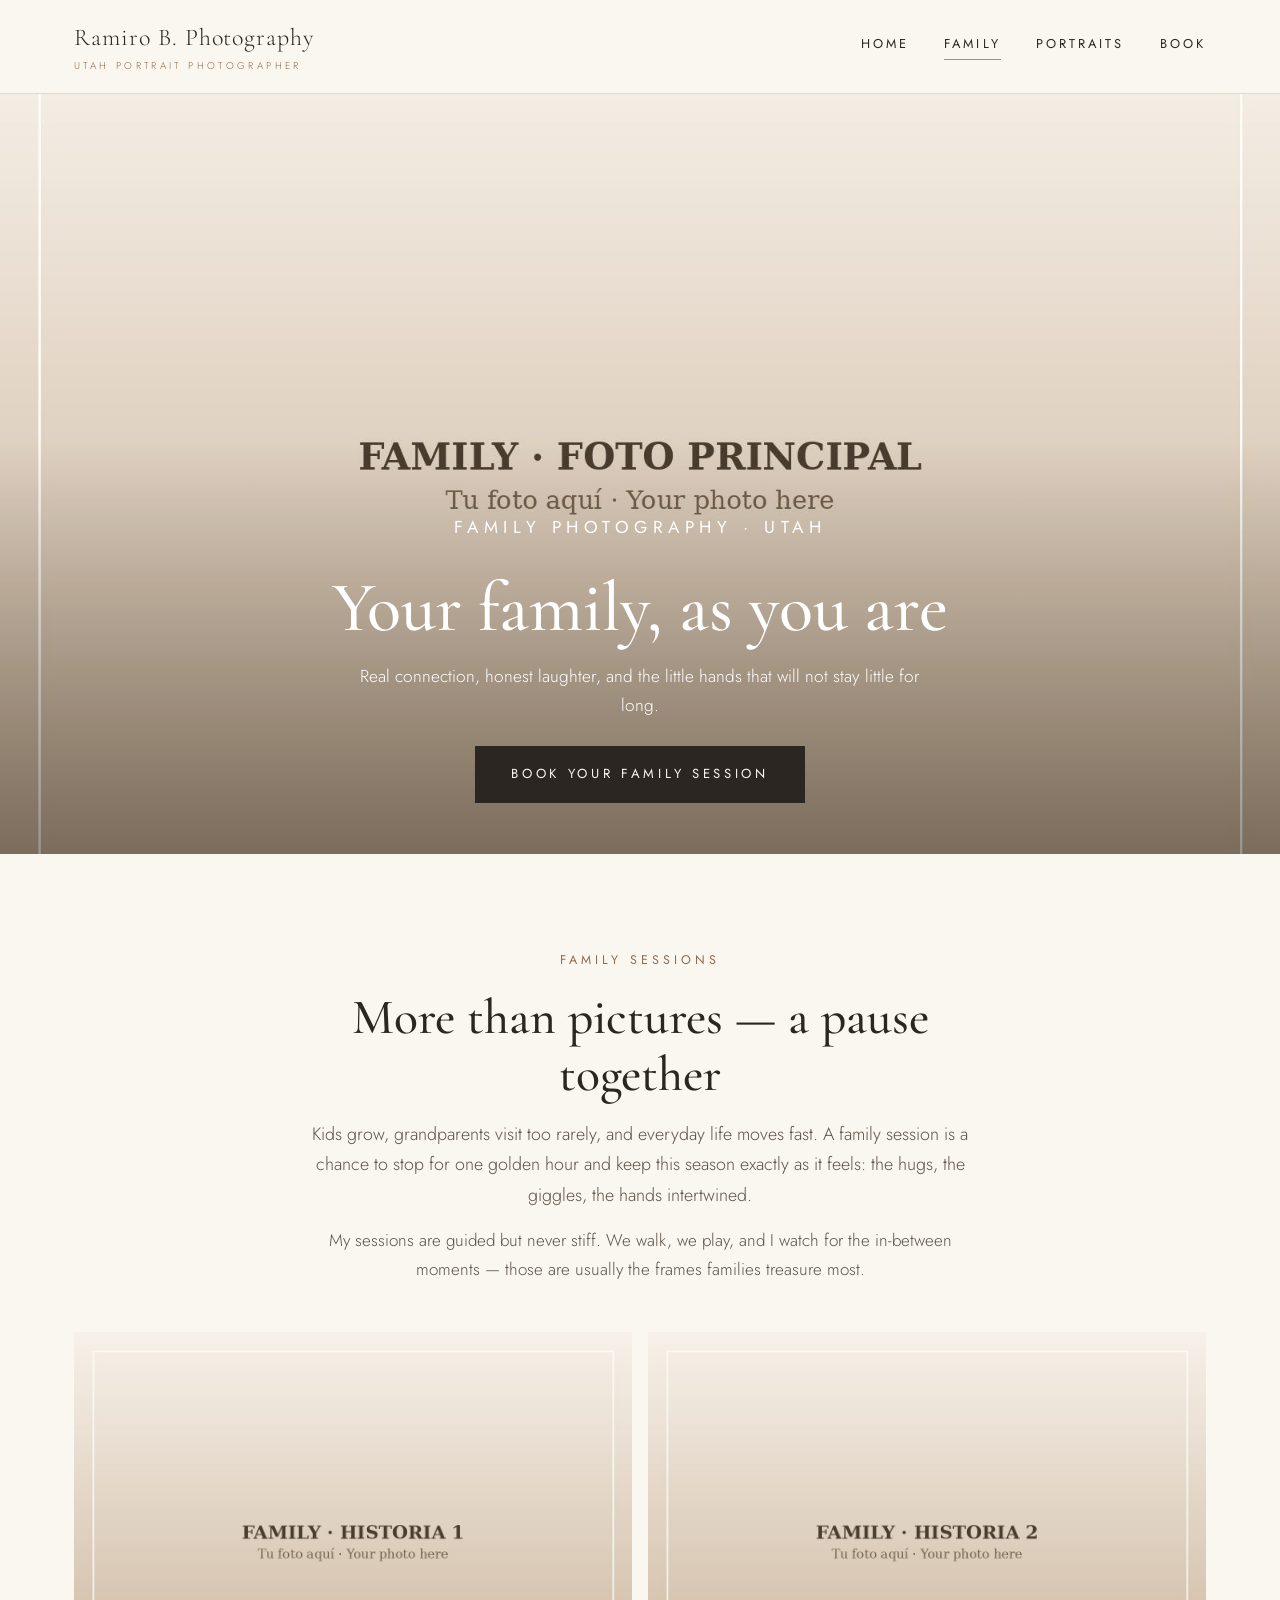
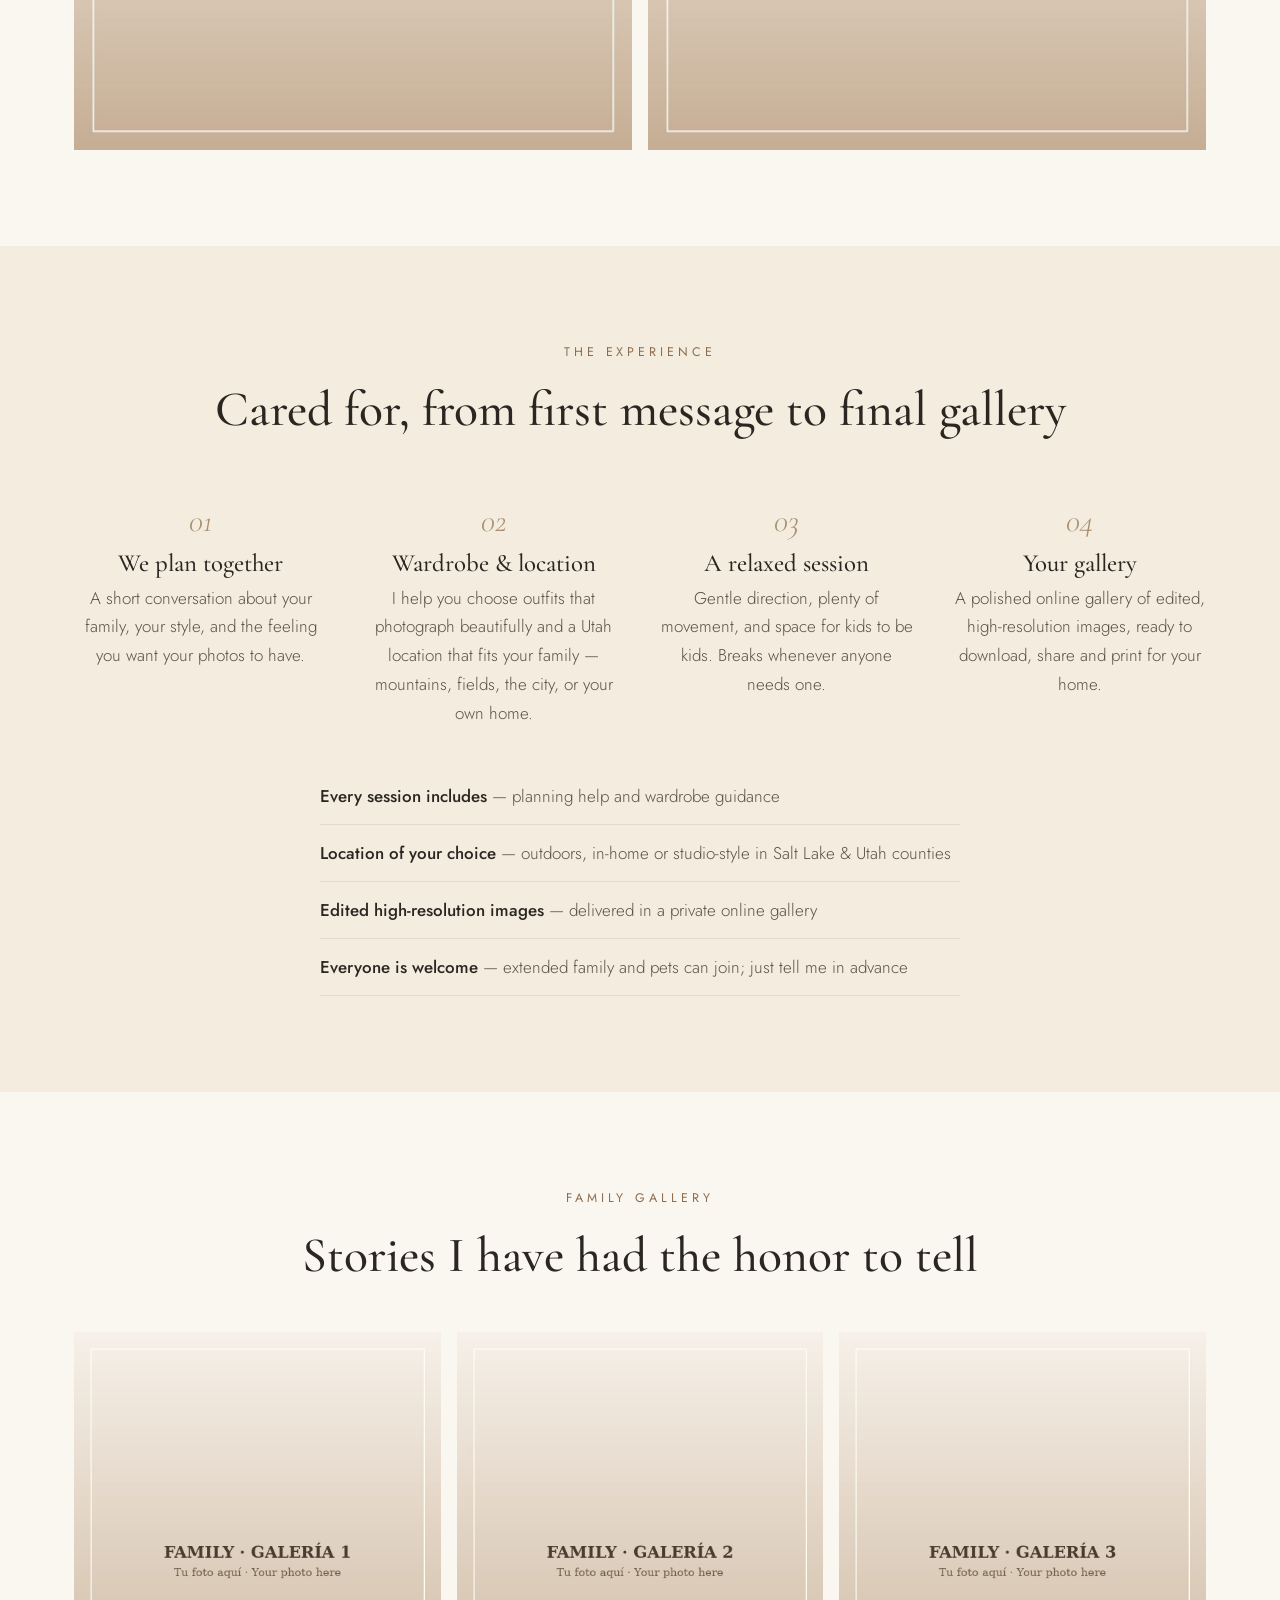
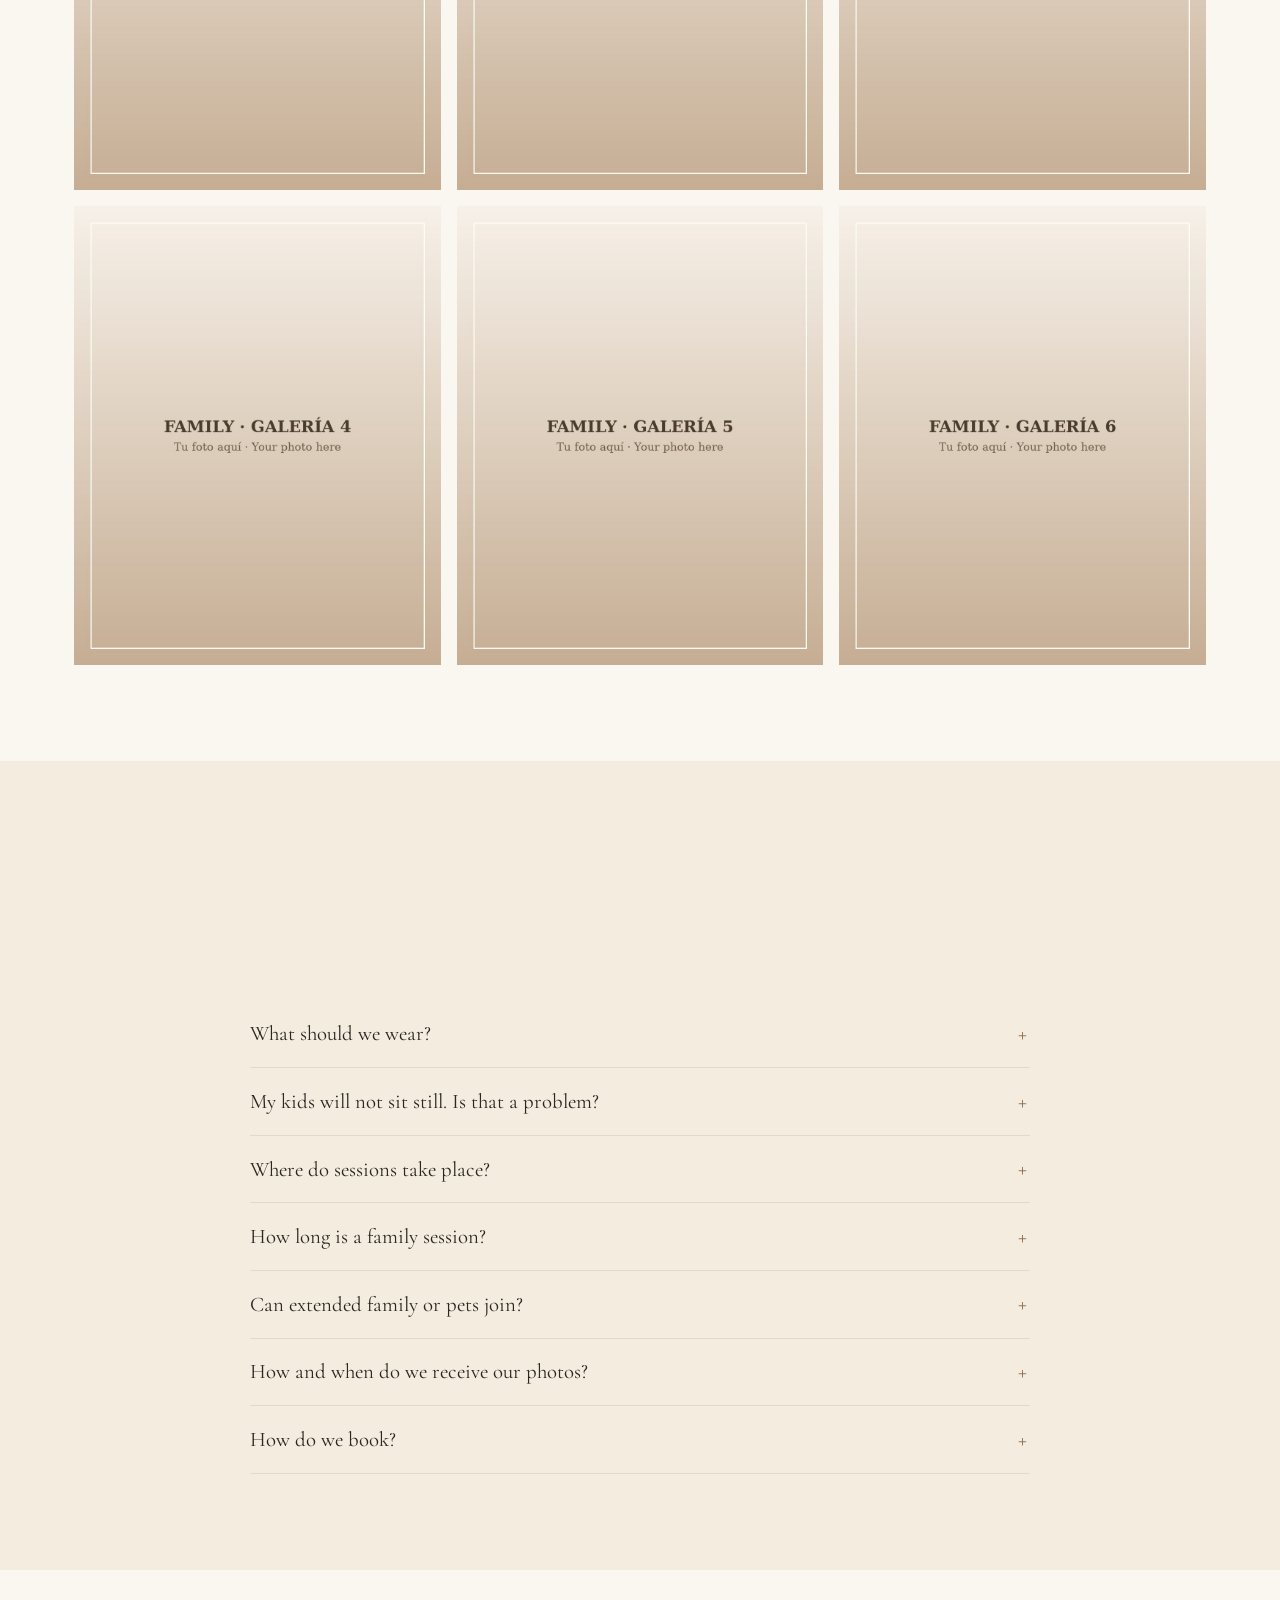
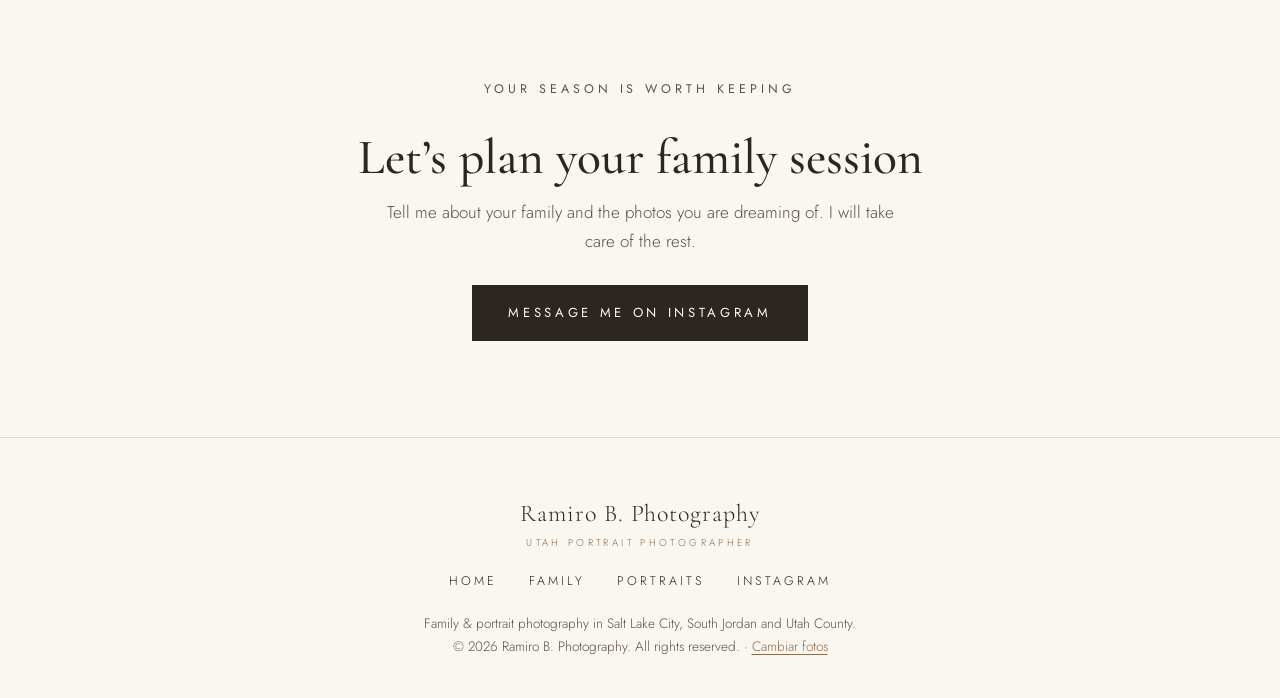
==== family.html @ 7ffb39a0 "Rediseño completo: Home, Family y Portraits estilo editorial + fotos por slots editables sin código" ====
<!DOCTYPE html>
<html lang="en">
<head>
  <meta charset="UTF-8">
  <meta name="viewport" content="width=device-width, initial-scale=1.0">
  <title>Family Photographer in Salt Lake City, Utah | Ramiro B. Photography</title>
  <meta name="description" content="Relaxed, warm family photography in Salt Lake City, South Jordan and Utah County. Natural, connection-first family sessions with Ramiro B. Photography.">
  <link rel="preconnect" href="https://fonts.googleapis.com">
  <link rel="preconnect" href="https://fonts.gstatic.com" crossorigin>
  <link href="https://fonts.googleapis.com/css2?family=Cormorant+Garamond:ital,wght@0,500;0,600;1,500&family=Jost:wght@300;400;500&display=swap" rel="stylesheet">
  <link rel="stylesheet" href="assets/css/base.css">
  <link rel="stylesheet" href="assets/css/layout.css">
  <link rel="stylesheet" href="assets/css/editor.css">
</head>
<body>

  <header class="site-header">
    <div class="header-in">
      <a class="logo" href="index.html">Ramiro B. Photography<small>Utah Portrait Photographer</small></a>
      <button class="nav-toggle" aria-label="Open menu">&#9776;</button>
      <nav class="main-nav">
        <a href="index.html">Home</a>
        <a href="family.html" class="active">Family</a>
        <a href="portraits.html">Portraits</a>
        <a href="#contact">Book</a>
      </nav>
    </div>
  </header>

  <!-- HERO · slot: family-hero -->
  <section class="hero">
    <div class="hero-media photo" data-photo-slot="family-hero">
      <img src="assets/images/slots/family-hero.jpg" alt="Familia unida en un campo al atardecer en Utah">
    </div>
    <div class="hero-text">
      <p class="eyebrow">Family Photography · Utah</p>
      <h1>Your family, as you are</h1>
      <p>Real connection, honest laughter, and the little hands that will not stay little for long.</p>
      <a class="btn" href="#contact">Book your family session</a>
    </div>
  </section>

  <!-- INTRO -->
  <section class="section">
    <div class="wrap narrow center reveal">
      <p class="eyebrow">Family sessions</p>
      <h2>More than pictures &mdash; a pause together</h2>
      <p class="lead" style="margin-top:1rem;">Kids grow, grandparents visit too rarely, and everyday life moves fast. A family session is a chance to stop for one golden hour and keep this season exactly as it feels: the hugs, the giggles, the hands intertwined.</p>
      <p style="margin-top:1rem; color:var(--ink-soft);">My sessions are guided but never stiff. We walk, we play, and I watch for the in-between moments &mdash; those are usually the frames families treasure most.</p>
    </div>
    <div class="wrap">
      <div class="story-row">
        <figure class="photo reveal" data-photo-slot="family-story-1"><img src="assets/images/slots/family-story-1.jpg" alt="Padres abrazando a su hijo en sesión familiar"></figure>
        <figure class="photo reveal" data-photo-slot="family-story-2"><img src="assets/images/slots/family-story-2.jpg" alt="Madre e hija riendo en sesión familiar"></figure>
      </div>
    </div>
  </section>

  <!-- EXPERIENCE -->
  <section class="section section-alt">
    <div class="wrap center">
      <p class="eyebrow">The experience</p>
      <h2>Cared for, from first message to final gallery</h2>
      <div class="steps steps-4">
        <div class="step reveal">
          <div class="step-num">01</div>
          <h3>We plan together</h3>
          <p>A short conversation about your family, your style, and the feeling you want your photos to have.</p>
        </div>
        <div class="step reveal">
          <div class="step-num">02</div>
          <h3>Wardrobe &amp; location</h3>
          <p>I help you choose outfits that photograph beautifully and a Utah location that fits your family &mdash; mountains, fields, the city, or your own home.</p>
        </div>
        <div class="step reveal">
          <div class="step-num">03</div>
          <h3>A relaxed session</h3>
          <p>Gentle direction, plenty of movement, and space for kids to be kids. Breaks whenever anyone needs one.</p>
        </div>
        <div class="step reveal">
          <div class="step-num">04</div>
          <h3>Your gallery</h3>
          <p>A polished online gallery of edited, high-resolution images, ready to download, share and print for your home.</p>
        </div>
      </div>
      <ul class="includes reveal">
        <li><strong>Every session includes</strong> &mdash; planning help and wardrobe guidance</li>
        <li><strong>Location of your choice</strong> &mdash; outdoors, in-home or studio-style in Salt Lake &amp; Utah counties</li>
        <li><strong>Edited high-resolution images</strong> &mdash; delivered in a private online gallery</li>
        <li><strong>Everyone is welcome</strong> &mdash; extended family and pets can join; just tell me in advance</li>
      </ul>
    </div>
  </section>

  <!-- GALLERY -->
  <section class="section">
    <div class="wrap">
      <div class="center reveal">
        <p class="eyebrow">Family gallery</p>
        <h2>Stories I have had the honor to tell</h2>
      </div>
      <div class="gallery gallery-3">
        <figure class="photo reveal" data-photo-slot="family-gallery-1"><img src="assets/images/slots/family-gallery-1.jpg" alt="Retrato familiar en las montañas de Utah"></figure>
        <figure class="photo reveal" data-photo-slot="family-gallery-2"><img src="assets/images/slots/family-gallery-2.jpg" alt="Hermanos jugando en el campo"></figure>
        <figure class="photo reveal" data-photo-slot="family-gallery-3"><img src="assets/images/slots/family-gallery-3.jpg" alt="Familia caminando de la mano al atardecer"></figure>
        <figure class="photo reveal" data-photo-slot="family-gallery-4"><img src="assets/images/slots/family-gallery-4.jpg" alt="Retrato familiar en casa, luz natural"></figure>
        <figure class="photo reveal" data-photo-slot="family-gallery-5"><img src="assets/images/slots/family-gallery-5.jpg" alt="Padre levantando a su bebé en el campo"></figure>
        <figure class="photo reveal" data-photo-slot="family-gallery-6"><img src="assets/images/slots/family-gallery-6.jpg" alt="Familia extendida reunida en Utah"></figure>
      </div>
    </div>
  </section>

  <!-- FAQ -->
  <section class="section section-alt">
    <div class="wrap">
      <div class="center reveal">
        <p class="eyebrow">Good to know</p>
        <h2>Frequently asked questions</h2>
      </div>
      <div class="faq">
        <div class="faq-item">
          <button class="faq-q" type="button">What should we wear?</button>
          <div class="faq-a">You will get simple guidance before your session: soft, coordinated tones, comfortable fabrics, and nothing with big logos. The goal is cohesion, not matching &mdash; and above all, feeling like yourselves.</div>
        </div>
        <div class="faq-item">
          <button class="faq-q" type="button">My kids will not sit still. Is that a problem?</button>
          <div class="faq-a">Not at all &mdash; it is expected. Sessions are built around movement and play, with breaks built in. Some of the most loved images come from the unscripted moments in between.</div>
        </div>
        <div class="faq-item">
          <button class="faq-q" type="button">Where do sessions take place?</button>
          <div class="faq-a">Outdoors in the golden light, in your home, or at a location that means something to your family. I photograph across Salt Lake County and Utah County and will help you choose.</div>
        </div>
        <div class="faq-item">
          <button class="faq-q" type="button">How long is a family session?</button>
          <div class="faq-a">Most family sessions last about an hour. The pace stays flexible for little ones, snacks, and outfit changes for the kids.</div>
        </div>
        <div class="faq-item">
          <button class="faq-q" type="button">Can extended family or pets join?</button>
          <div class="faq-a">Yes. Grandparents, extended family and pets are welcome. Just let me know who is coming so we can plan group combinations with time to spare.</div>
        </div>
        <div class="faq-item">
          <button class="faq-q" type="button">How and when do we receive our photos?</button>
          <div class="faq-a">Your edited gallery is delivered online, ready to download in high resolution. You will get a message as soon as it is ready &mdash; typically within a couple of weeks.</div>
        </div>
        <div class="faq-item">
          <button class="faq-q" type="button">How do we book?</button>
          <div class="faq-a">Send me a message on Instagram with your ideal date and who will be in the photos. We confirm the plan, and your date is reserved.</div>
        </div>
      </div>
    </div>
  </section>

  <!-- CTA -->
  <section class="section cta" id="contact">
    <div class="wrap reveal">
      <p class="eyebrow">Your season is worth keeping</p>
      <h2>Let&rsquo;s plan your family session</h2>
      <p>Tell me about your family and the photos you are dreaming of. I will take care of the rest.</p>
      <a class="btn" href="https://www.instagram.com/ramirob.ph" target="_blank" rel="noopener">Message me on Instagram</a>
    </div>
  </section>

  <footer class="site-footer">
    <a class="logo" href="index.html">Ramiro B. Photography<small>Utah Portrait Photographer</small></a>
    <nav class="footer-nav">
      <a href="index.html">Home</a>
      <a href="family.html">Family</a>
      <a href="portraits.html">Portraits</a>
      <a href="https://www.instagram.com/ramirob.ph" target="_blank" rel="noopener">Instagram</a>
    </nav>
    <p class="footer-small">Family &amp; portrait photography in Salt Lake City, South Jordan and Utah County.</p>
    <p class="footer-small">&copy; <span id="year"></span> Ramiro B. Photography. All rights reserved. &middot; <button type="button" class="edit-link" id="edit-photos-btn">Cambiar fotos</button></p>
  </footer>

  <div class="editor-bar">
    <span><strong>Modo editor:</strong> haz clic en cualquier foto para cambiarla. Los cambios se ven solo en este navegador.</span>
    <button type="button" id="editor-download">Descargar photos.json</button>
    <button type="button" class="ghost" id="editor-reset-all">Restablecer todo</button>
    <button type="button" class="ghost" id="editor-exit">Salir</button>
  </div>
  <div class="editor-dialog" id="editor-dialog">
    <div class="editor-card">
      <h3>Cambiar esta foto</h3>
      <p id="editor-slot-name"></p>
      <label for="editor-file">Subir una foto desde tu dispositivo</label>
      <input type="file" id="editor-file" accept="image/*">
      <label for="editor-url">O pegar el link de la foto</label>
      <input type="url" id="editor-url" placeholder="https://...">
      <div class="editor-actions">
        <button type="button" class="btn" id="editor-apply-url">Usar link</button>
        <button type="button" class="btn btn-light" id="editor-reset-slot">Restablecer</button>
        <button type="button" class="btn btn-light" id="editor-cancel">Cancelar</button>
      </div>
    </div>
  </div>

  <script src="assets/js/photos.js"></script>
  <script src="assets/js/main.js"></script>
  <script src="assets/js/editor.js"></script>
</body>
</html>
---- assets/css/base.css ----
/* base.css — variables, reset y tipografía
   Ramiro B. Photography · estilo editorial cálido (inspiración: sitios luxury de Utah) */

:root {
  --cream: #faf6f0;
  --cream-2: #f3ecdf;
  --ink: #2b2622;
  --ink-soft: #5c5348;
  --taupe: #a98f6f;
  --taupe-dark: #8c6d4f;
  --line: #e3d9c8;
  --serif: "Cormorant Garamond", Georgia, serif;
  --sans: "Jost", "Century Gothic", Futura, sans-serif;
  --max: 1180px;
}

* { margin: 0; padding: 0; box-sizing: border-box; }

html { scroll-behavior: smooth; }

body {
  background: var(--cream);
  color: var(--ink);
  font-family: var(--sans);
  font-weight: 300;
  font-size: 17px;
  line-height: 1.7;
  -webkit-font-smoothing: antialiased;
}

img { display: block; width: 100%; height: 100%; object-fit: cover; }

a { color: inherit; text-decoration: none; }

h1, h2, h3 {
  font-family: var(--serif);
  font-weight: 500;
  line-height: 1.15;
  color: var(--ink);
}

h1 { font-size: clamp(2.6rem, 6vw, 4.4rem); }
h2 { font-size: clamp(2rem, 4.5vw, 3.1rem); }
h3 { font-size: 1.55rem; }

.eyebrow {
  font-family: var(--sans);
  font-size: 0.78rem;
  font-weight: 400;
  letter-spacing: 0.32em;
  text-transform: uppercase;
  color: var(--taupe-dark);
  margin-bottom: 1.1rem;
}

.lead { font-size: 1.12rem; color: var(--ink-soft); }

.btn {
  display: inline-block;
  font-family: var(--sans);
  font-size: 0.82rem;
  font-weight: 400;
  letter-spacing: 0.28em;
  text-transform: uppercase;
  padding: 1rem 2.2rem;
  border: 1px solid var(--ink);
  background: var(--ink);
  color: var(--cream);
  transition: all 0.25s ease;
  cursor: pointer;
}
.btn:hover { background: transparent; color: var(--ink); }

.btn-light {
  background: transparent;
  color: var(--ink);
}
.btn-light:hover { background: var(--ink); color: var(--cream); }

.reveal { opacity: 0; transform: translateY(22px); transition: opacity 0.8s ease, transform 0.8s ease; }
.reveal.visible { opacity: 1; transform: none; }
---- assets/css/layout.css ----
/* layout.css — header, hero, secciones, galerías, FAQ y footer */

.wrap { max-width: var(--max); margin: 0 auto; padding: 0 1.5rem; }
.section { padding: 6rem 0; }
.section-alt { background: var(--cream-2); }
.center { text-align: center; }
.narrow { max-width: 720px; margin: 0 auto; }

/* ---------- Header ---------- */
.site-header {
  position: sticky; top: 0; z-index: 50;
  background: rgba(250, 246, 240, 0.94);
  backdrop-filter: blur(8px);
  border-bottom: 1px solid var(--line);
}
.header-in {
  max-width: var(--max); margin: 0 auto; padding: 1.1rem 1.5rem;
  display: flex; align-items: center; justify-content: space-between; gap: 1rem;
}
.logo { font-family: var(--serif); font-size: 1.5rem; letter-spacing: 0.04em; white-space: nowrap; }
.logo small {
  display: block; font-family: var(--sans); font-size: 0.62rem;
  letter-spacing: 0.34em; text-transform: uppercase; color: var(--taupe-dark);
}
.main-nav { display: flex; gap: 2.2rem; }
.main-nav a {
  font-size: 0.8rem; letter-spacing: 0.24em; text-transform: uppercase; font-weight: 400;
  padding-bottom: 0.25rem; border-bottom: 1px solid transparent;
}
.main-nav a:hover, .main-nav a.active { border-bottom-color: var(--taupe); }
.nav-toggle { display: none; background: none; border: none; font-size: 1.5rem; cursor: pointer; color: var(--ink); }

@media (max-width: 760px) {
  .nav-toggle { display: block; }
  .main-nav {
    display: none; position: absolute; top: 100%; left: 0; right: 0;
    flex-direction: column; gap: 0; background: var(--cream);
    border-bottom: 1px solid var(--line); padding: 0.5rem 1.5rem 1.2rem;
  }
  .main-nav.open { display: flex; }
  .main-nav a { padding: 0.7rem 0; }
}

/* ---------- Hero ---------- */
.hero { position: relative; }
.hero-media { height: min(88vh, 760px); }
.hero-media::after {
  content: ""; position: absolute; inset: 0;
  background: linear-gradient(to top, rgba(30, 24, 18, 0.45), rgba(30, 24, 18, 0) 55%);
  pointer-events: none;
}
.hero-text {
  position: absolute; left: 0; right: 0; bottom: 3.2rem; z-index: 2;
  text-align: center; color: #fff; padding: 0 1.5rem;
}
.hero-text h1, .hero-text .eyebrow { color: #fff; }
.hero-text p { max-width: 560px; margin: 0.8rem auto 1.6rem; font-size: 1.08rem; }
.hero-short .hero-media { height: min(62vh, 520px); }

/* ---------- Intro de palabras ---------- */
.words {
  display: flex; justify-content: center; gap: clamp(1.5rem, 6vw, 5rem);
  padding: 3.2rem 1.5rem; text-align: center; flex-wrap: wrap;
}
.words span { font-family: var(--serif); font-size: clamp(1.4rem, 3vw, 2rem); font-style: italic; color: var(--taupe-dark); }

/* ---------- Dos columnas ---------- */
.two-col {
  display: grid; grid-template-columns: 1fr 1fr; gap: clamp(2rem, 5vw, 4.5rem); align-items: center;
}
.two-col .photo { aspect-ratio: 4 / 5; }
.two-col p + p { margin-top: 1rem; }
@media (max-width: 820px) { .two-col { grid-template-columns: 1fr; } }

/* ---------- Tarjetas de servicio ---------- */
.cards { display: grid; grid-template-columns: 1fr 1fr; gap: 2rem; margin-top: 3rem; }
.card .photo { aspect-ratio: 4 / 3; overflow: hidden; }
.card-body { padding: 1.6rem 0.4rem 0; text-align: center; }
.card-body p { color: var(--ink-soft); margin: 0.5rem 0 1rem; }
.card-link { font-size: 0.78rem; letter-spacing: 0.26em; text-transform: uppercase; color: var(--taupe-dark); border-bottom: 1px solid var(--taupe); padding-bottom: 0.2rem; }
@media (max-width: 760px) { .cards { grid-template-columns: 1fr; } }

.cards-4 { grid-template-columns: repeat(4, 1fr); }
.cards-4 .photo { aspect-ratio: 3 / 4; }
@media (max-width: 980px) { .cards-4 { grid-template-columns: 1fr 1fr; } }
@media (max-width: 520px) { .cards-4 { grid-template-columns: 1fr; } }

/* ---------- Galerías ---------- */
.gallery { display: grid; grid-template-columns: repeat(4, 1fr); gap: 1rem; margin-top: 3rem; }
.gallery .photo { aspect-ratio: 4 / 5; }
.gallery-3 { grid-template-columns: repeat(3, 1fr); }
.gallery-3 .photo { aspect-ratio: 4 / 5; }
@media (max-width: 820px) { .gallery, .gallery-3 { grid-template-columns: 1fr 1fr; } }

.photo { position: relative; overflow: hidden; background: var(--cream-2); }
.photo img { transition: transform 1.2s ease; }
.photo:hover img { transform: scale(1.04); }

.story-row { display: grid; grid-template-columns: 1fr 1fr; gap: 1rem; margin-top: 3rem; }
.story-row .photo { aspect-ratio: 4 / 3; }
@media (max-width: 760px) { .story-row { grid-template-columns: 1fr; } }

/* ---------- Experiencia / pasos ---------- */
.steps { display: grid; grid-template-columns: repeat(3, 1fr); gap: 2.5rem; margin-top: 3.5rem; text-align: center; }
.steps-4 { grid-template-columns: repeat(4, 1fr); }
.step-num { font-family: var(--serif); font-style: italic; font-size: 2rem; color: var(--taupe); }
.step p { color: var(--ink-soft); margin-top: 0.4rem; }
@media (max-width: 900px) { .steps, .steps-4 { grid-template-columns: 1fr 1fr; } }
@media (max-width: 540px) { .steps, .steps-4 { grid-template-columns: 1fr; } }

.includes { max-width: 640px; margin: 2.5rem auto 0; text-align: left; }
.includes li { list-style: none; padding: 0.85rem 0; border-bottom: 1px solid var(--line); color: var(--ink-soft); }
.includes li strong { color: var(--ink); font-weight: 500; }

/* ---------- FAQ ---------- */
.faq { max-width: 780px; margin: 3rem auto 0; text-align: left; }
.faq-item { border-bottom: 1px solid var(--line); }
.faq-q {
  width: 100%; background: none; border: none; cursor: pointer; text-align: left;
  font-family: var(--serif); font-size: 1.3rem; color: var(--ink);
  padding: 1.3rem 2rem 1.3rem 0; position: relative;
}
.faq-q::after { content: "+"; position: absolute; right: 0.2rem; top: 1.15rem; font-size: 1.4rem; color: var(--taupe-dark); }
.faq-item.open .faq-q::after { content: "–"; }
.faq-a { display: none; padding: 0 0 1.4rem; color: var(--ink-soft); }
.faq-item.open .faq-a { display: block; }

/* ---------- CTA + footer ---------- */
.cta { text-align: center; }
.cta p { color: var(--ink-soft); max-width: 520px; margin: 0.8rem auto 1.8rem; }

.site-footer { border-top: 1px solid var(--line); padding: 3.5rem 1.5rem 2.5rem; text-align: center; }
.site-footer .logo { margin-bottom: 0.8rem; }
.footer-nav { display: flex; justify-content: center; gap: 2rem; margin: 1.2rem 0; flex-wrap: wrap; }
.footer-nav a { font-size: 0.78rem; letter-spacing: 0.24em; text-transform: uppercase; }
.footer-small { font-size: 0.85rem; color: var(--ink-soft); }
.edit-link {
  background: none; border: none; cursor: pointer; font: inherit;
  font-size: 0.85rem; color: var(--taupe-dark); text-decoration: underline; text-underline-offset: 3px;
}
---- assets/css/editor.css ----
/* editor.css — modo "Cambiar fotos": se activa con el botón del footer o con ?edit=1
   Los cambios se guardan SOLO en este navegador (localStorage) como vista previa.
   Para publicar de forma permanente: reemplazar el archivo del slot en el repo
   (mismo nombre) o subir la foto a un link y pegar ese link aquí + exportar el JSON. */

body.edit-mode .photo { outline: 3px dashed #b4552d; outline-offset: -3px; cursor: pointer; }
body.edit-mode .photo::after {
  content: attr(data-photo-label);
  position: absolute; left: 0; right: 0; bottom: 0; z-index: 3;
  background: rgba(43, 38, 34, 0.82); color: #faf6f0;
  font-family: var(--sans); font-size: 0.78rem; letter-spacing: 0.08em;
  padding: 0.45rem 0.7rem; pointer-events: none;
}
body.edit-mode .photo.has-override { outline-color: #3e7d3a; }

.editor-bar {
  position: fixed; left: 0; right: 0; bottom: 0; z-index: 90;
  background: #2b2622; color: #faf6f0;
  display: none; align-items: center; justify-content: center; gap: 0.8rem;
  padding: 0.8rem 1rem; flex-wrap: wrap; text-align: center;
  font-size: 0.92rem;
}
body.edit-mode .editor-bar { display: flex; }
.editor-bar button {
  background: #faf6f0; color: #2b2622; border: none; cursor: pointer;
  font-family: var(--sans); font-size: 0.8rem; letter-spacing: 0.12em; text-transform: uppercase;
  padding: 0.55rem 1.1rem;
}
.editor-bar button.ghost { background: transparent; color: #faf6f0; border: 1px solid #faf6f0; }

.editor-dialog {
  position: fixed; inset: 0; z-index: 100; display: none;
  align-items: center; justify-content: center; background: rgba(30, 24, 18, 0.55);
  padding: 1rem;
}
.editor-dialog.open { display: flex; }
.editor-card {
  background: var(--cream); max-width: 460px; width: 100%; padding: 2rem;
  border: 1px solid var(--line);
}
.editor-card h3 { margin-bottom: 0.4rem; }
.editor-card p { color: var(--ink-soft); font-size: 0.95rem; margin-bottom: 1rem; }
.editor-card label { display: block; font-size: 0.8rem; letter-spacing: 0.18em; text-transform: uppercase; margin: 1rem 0 0.4rem; }
.editor-card input[type="url"], .editor-card input[type="file"] {
  width: 100%; padding: 0.65rem; border: 1px solid var(--line); background: #fff; font: inherit; font-size: 0.95rem;
}
.editor-actions { display: flex; gap: 0.7rem; margin-top: 1.4rem; flex-wrap: wrap; }
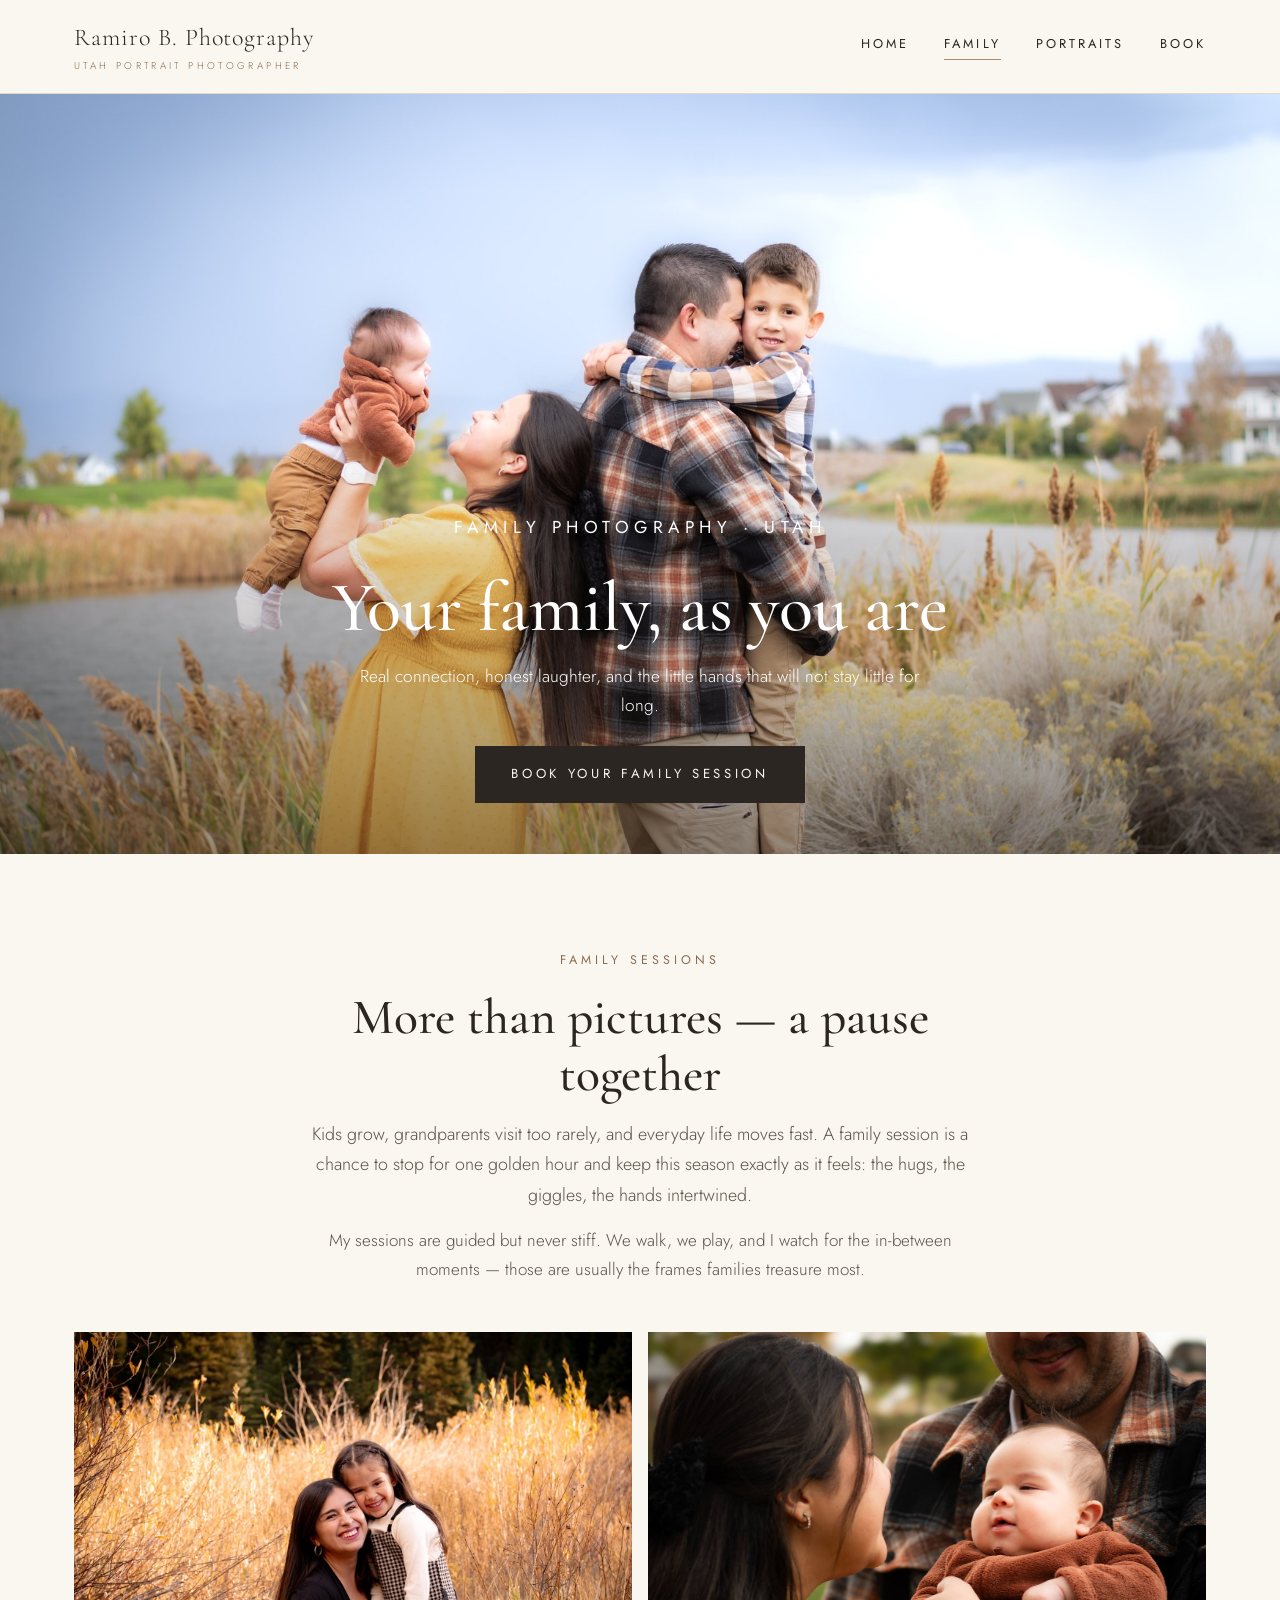
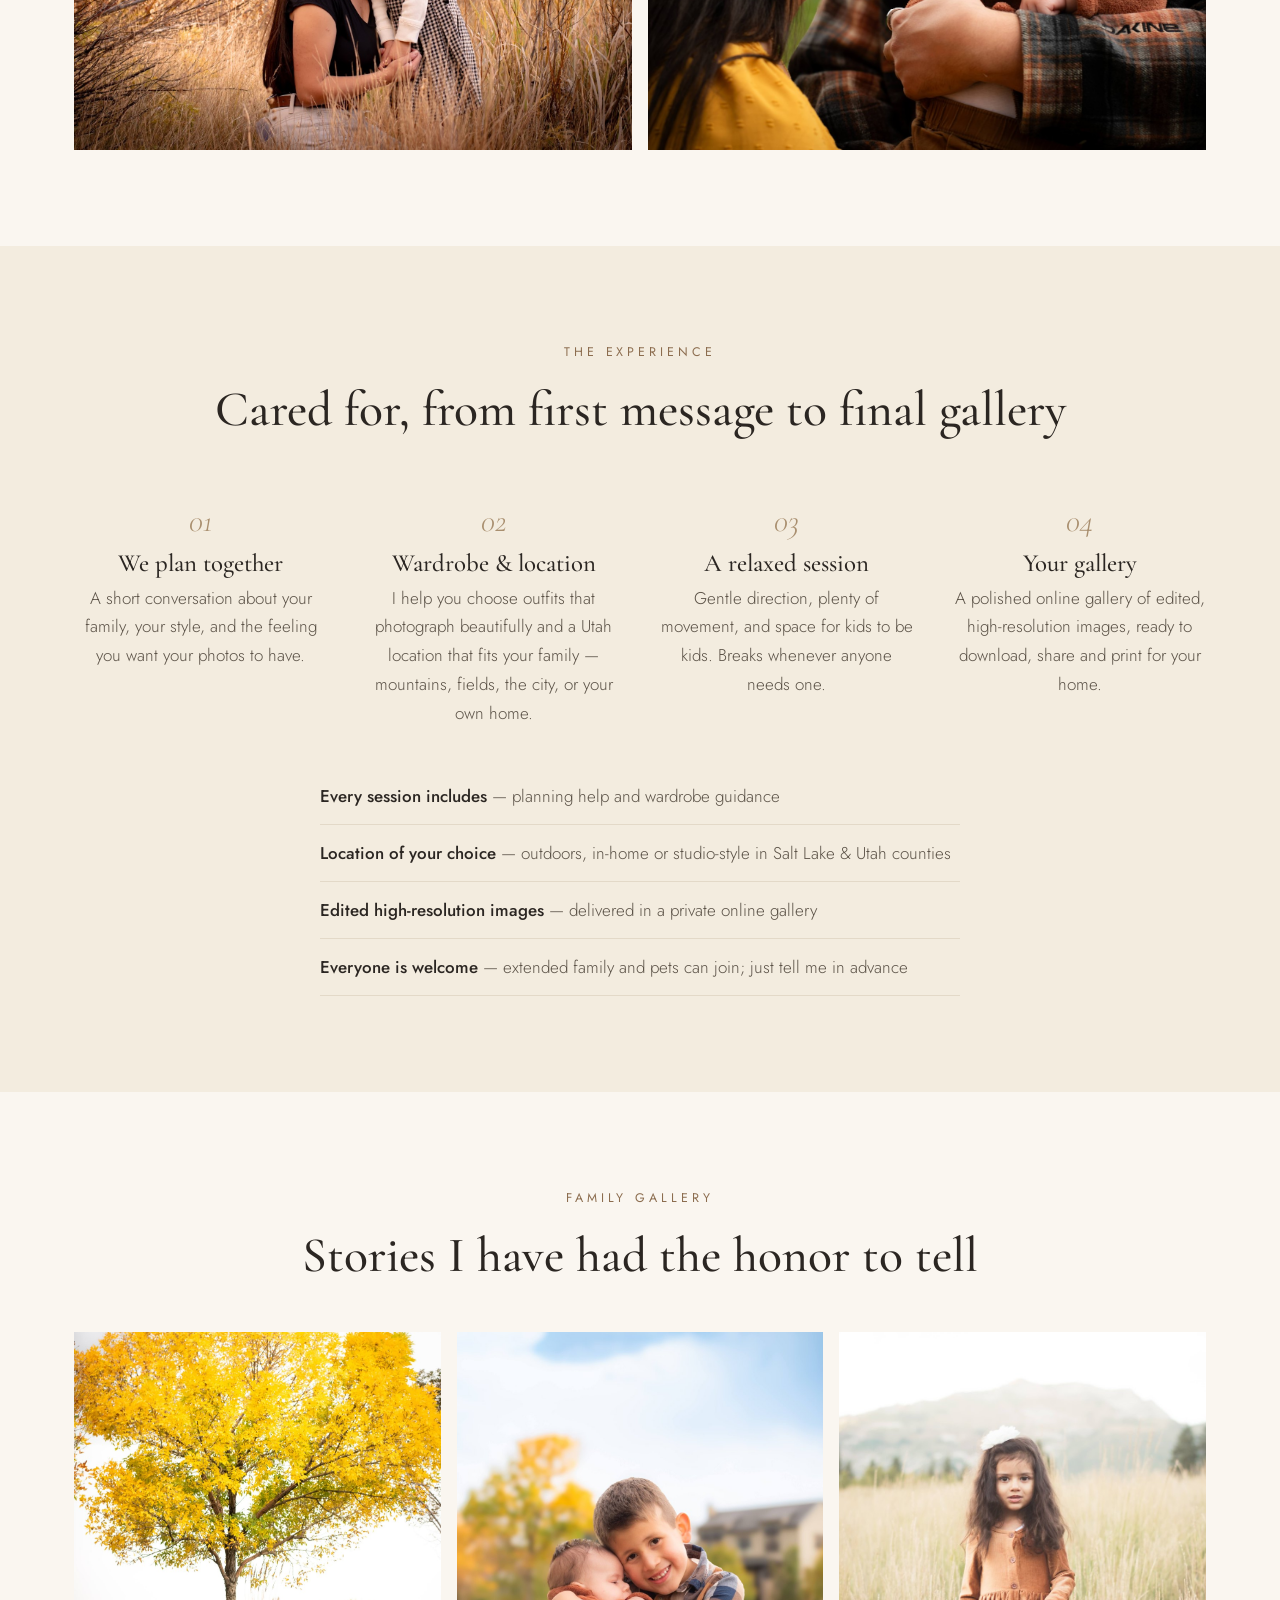
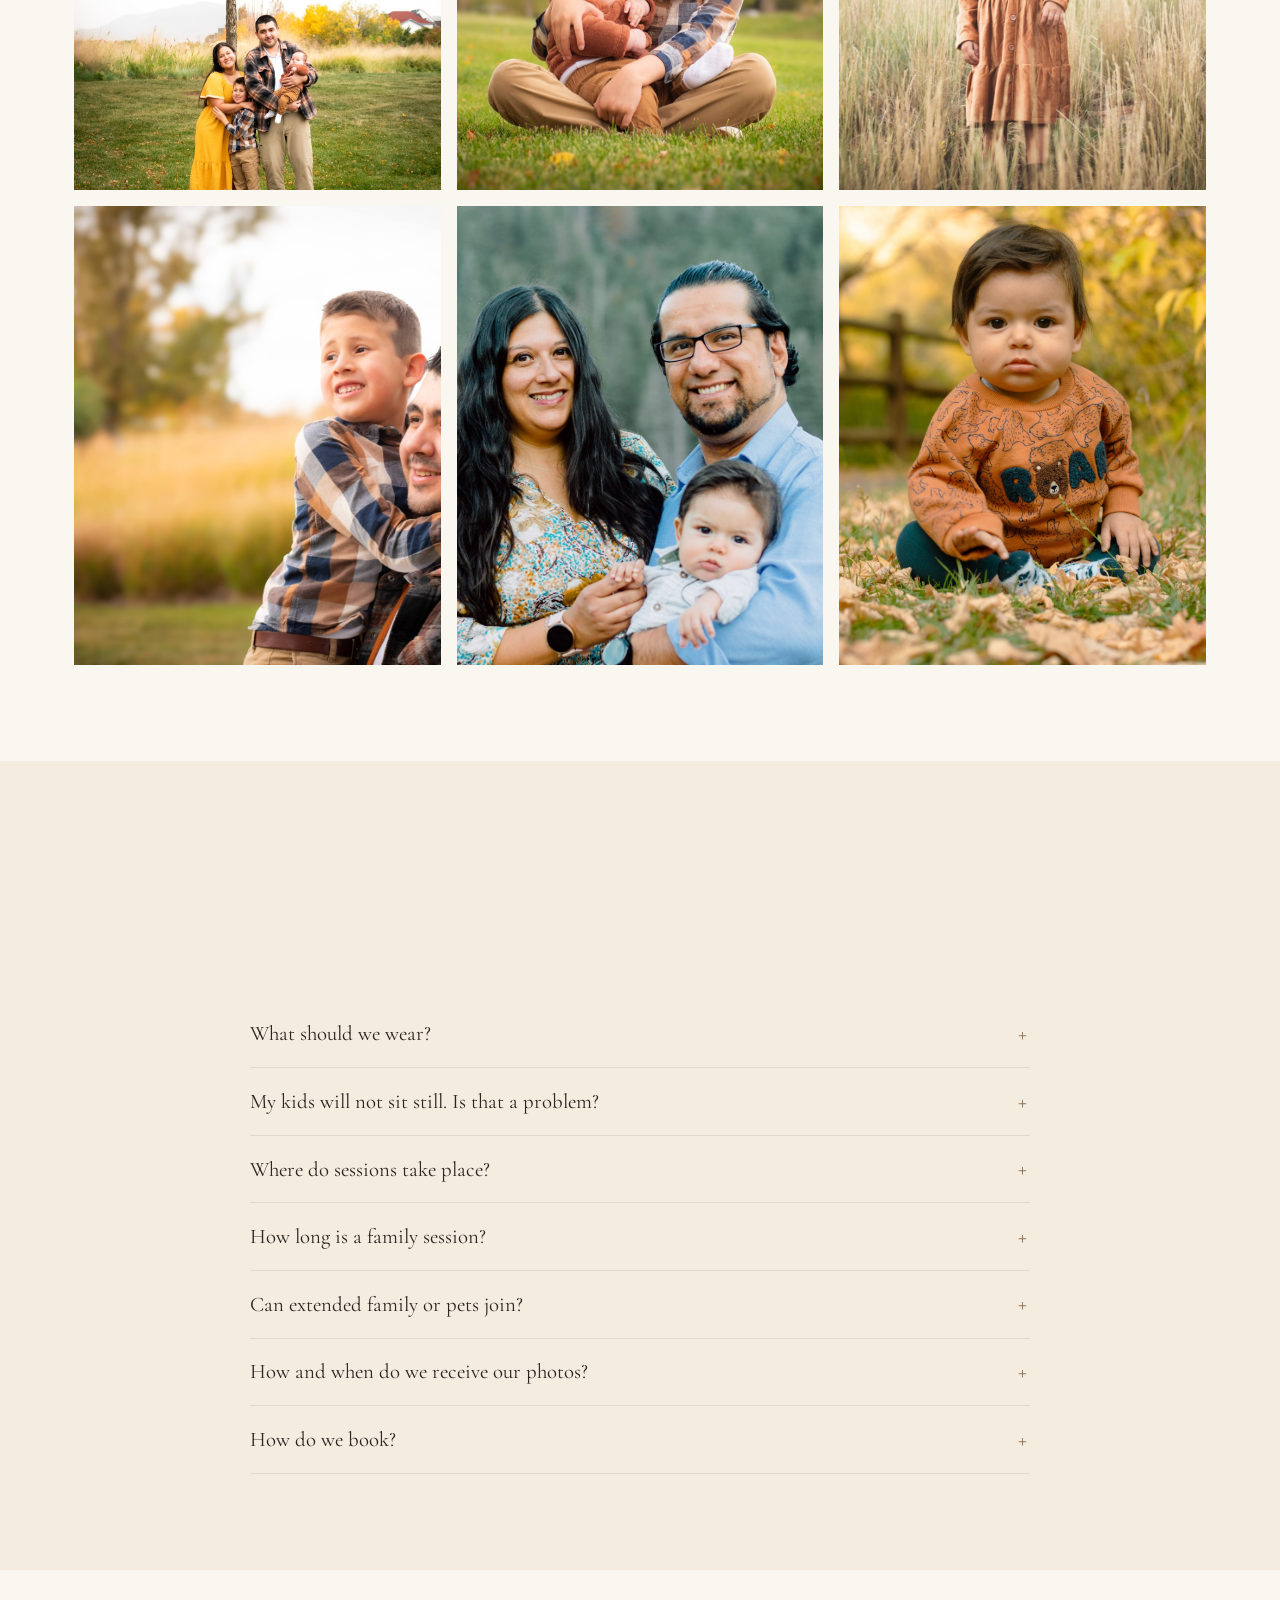
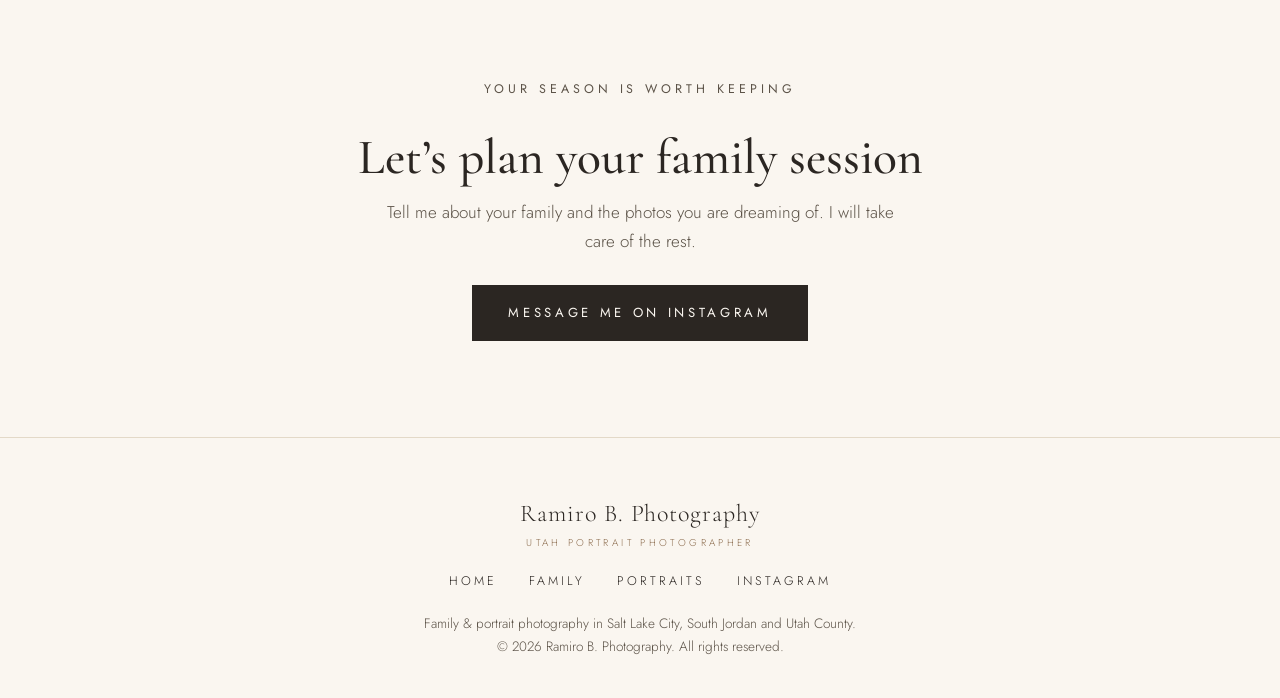
==== commit ded1a355: "Quitar el modo 'Cambiar fotos' (editor en página): sitio público fijo, cambios solo vía repo" ====
--- a/family.html
+++ b/family.html
@@ -10,7 +10,6 @@
   <link href="https://fonts.googleapis.com/css2?family=Cormorant+Garamond:ital,wght@0,500;0,600;1,500&family=Jost:wght@300;400;500&display=swap" rel="stylesheet">
   <link rel="stylesheet" href="assets/css/base.css">
   <link rel="stylesheet" href="assets/css/layout.css">
-  <link rel="stylesheet" href="assets/css/editor.css">
 </head>
 <body>
 
@@ -169,33 +168,10 @@
       <a href="https://www.instagram.com/ramirob.ph" target="_blank" rel="noopener">Instagram</a>
     </nav>
     <p class="footer-small">Family &amp; portrait photography in Salt Lake City, South Jordan and Utah County.</p>
-    <p class="footer-small">&copy; <span id="year"></span> Ramiro B. Photography. All rights reserved. &middot; <button type="button" class="edit-link" id="edit-photos-btn">Cambiar fotos</button></p>
+    <p class="footer-small">&copy; <span id="year"></span> Ramiro B. Photography. All rights reserved.</p>
   </footer>
-
-  <div class="editor-bar">
-    <span><strong>Modo editor:</strong> haz clic en cualquier foto para cambiarla. Los cambios se ven solo en este navegador.</span>
-    <button type="button" id="editor-download">Descargar photos.json</button>
-    <button type="button" class="ghost" id="editor-reset-all">Restablecer todo</button>
-    <button type="button" class="ghost" id="editor-exit">Salir</button>
-  </div>
-  <div class="editor-dialog" id="editor-dialog">
-    <div class="editor-card">
-      <h3>Cambiar esta foto</h3>
-      <p id="editor-slot-name"></p>
-      <label for="editor-file">Subir una foto desde tu dispositivo</label>
-      <input type="file" id="editor-file" accept="image/*">
-      <label for="editor-url">O pegar el link de la foto</label>
-      <input type="url" id="editor-url" placeholder="https://...">
-      <div class="editor-actions">
-        <button type="button" class="btn" id="editor-apply-url">Usar link</button>
-        <button type="button" class="btn btn-light" id="editor-reset-slot">Restablecer</button>
-        <button type="button" class="btn btn-light" id="editor-cancel">Cancelar</button>
-      </div>
-    </div>
-  </div>
 
   <script src="assets/js/photos.js"></script>
   <script src="assets/js/main.js"></script>
-  <script src="assets/js/editor.js"></script>
 </body>
 </html>
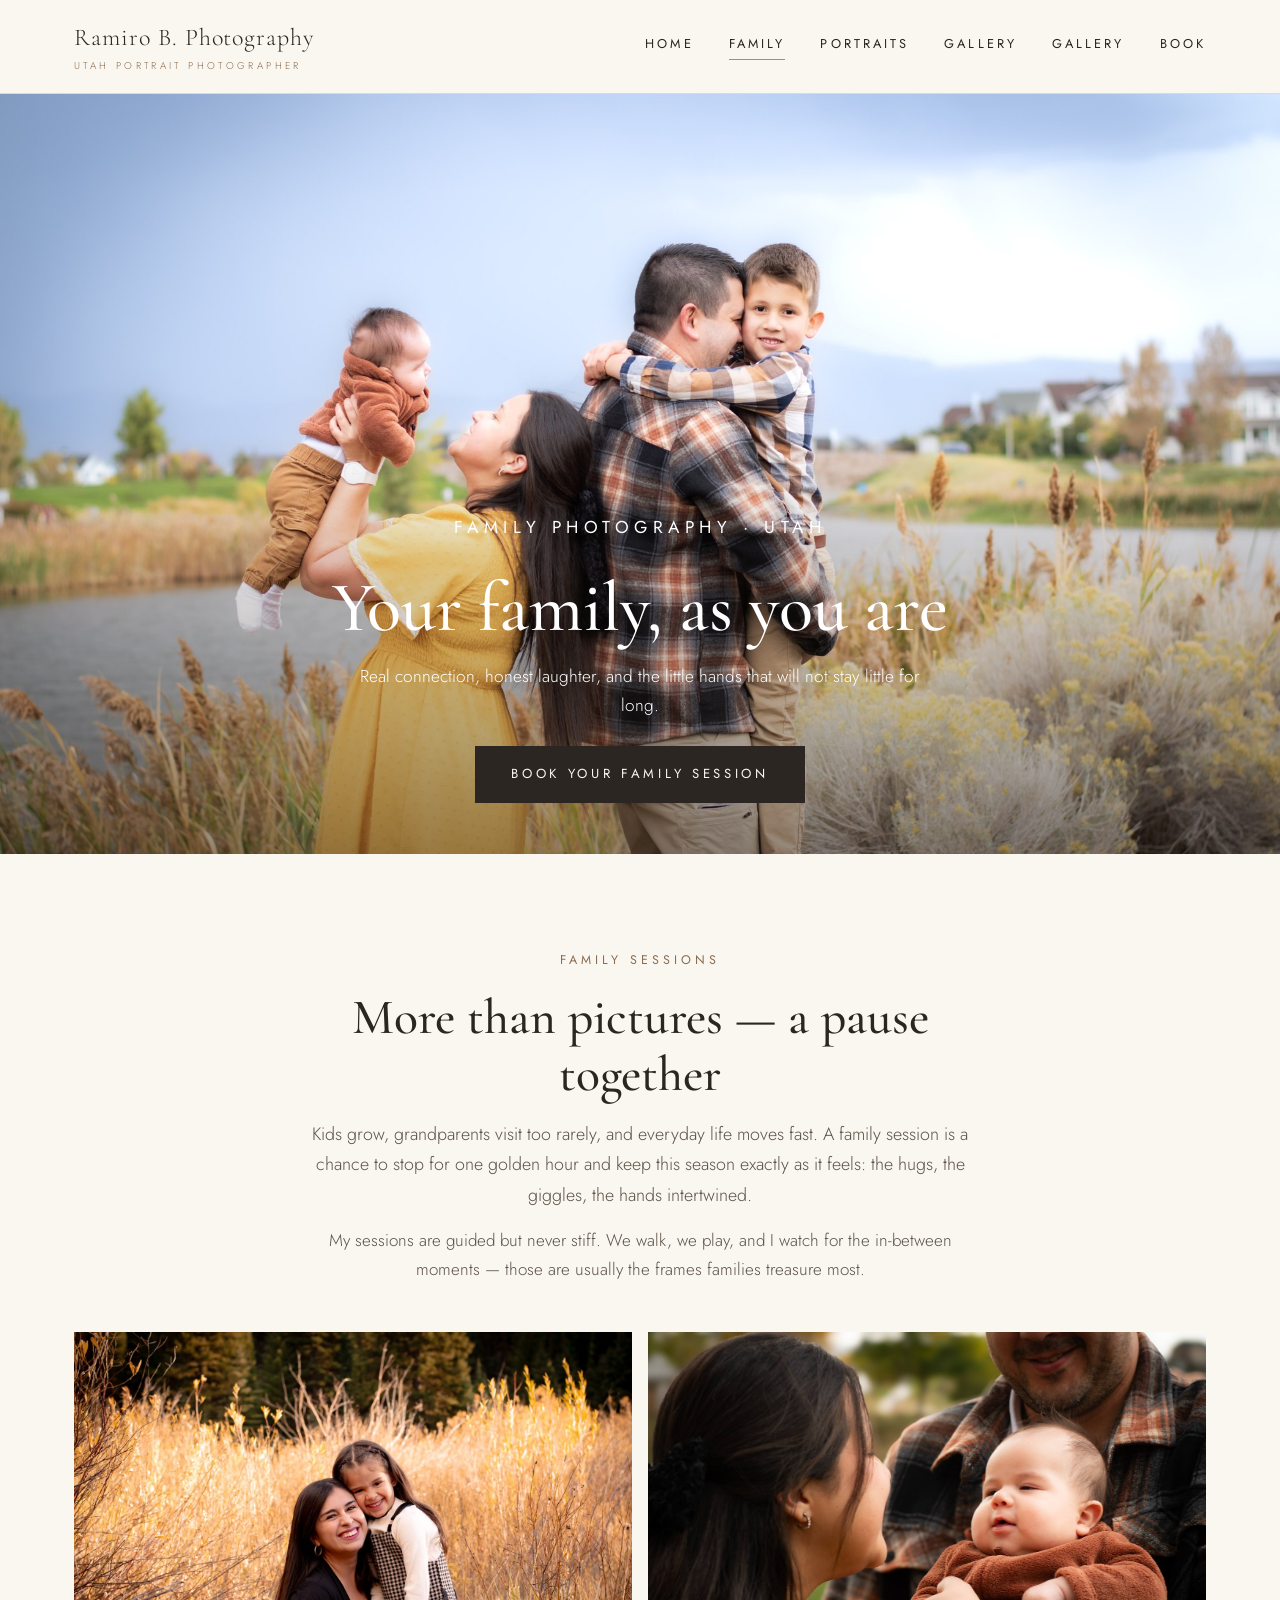
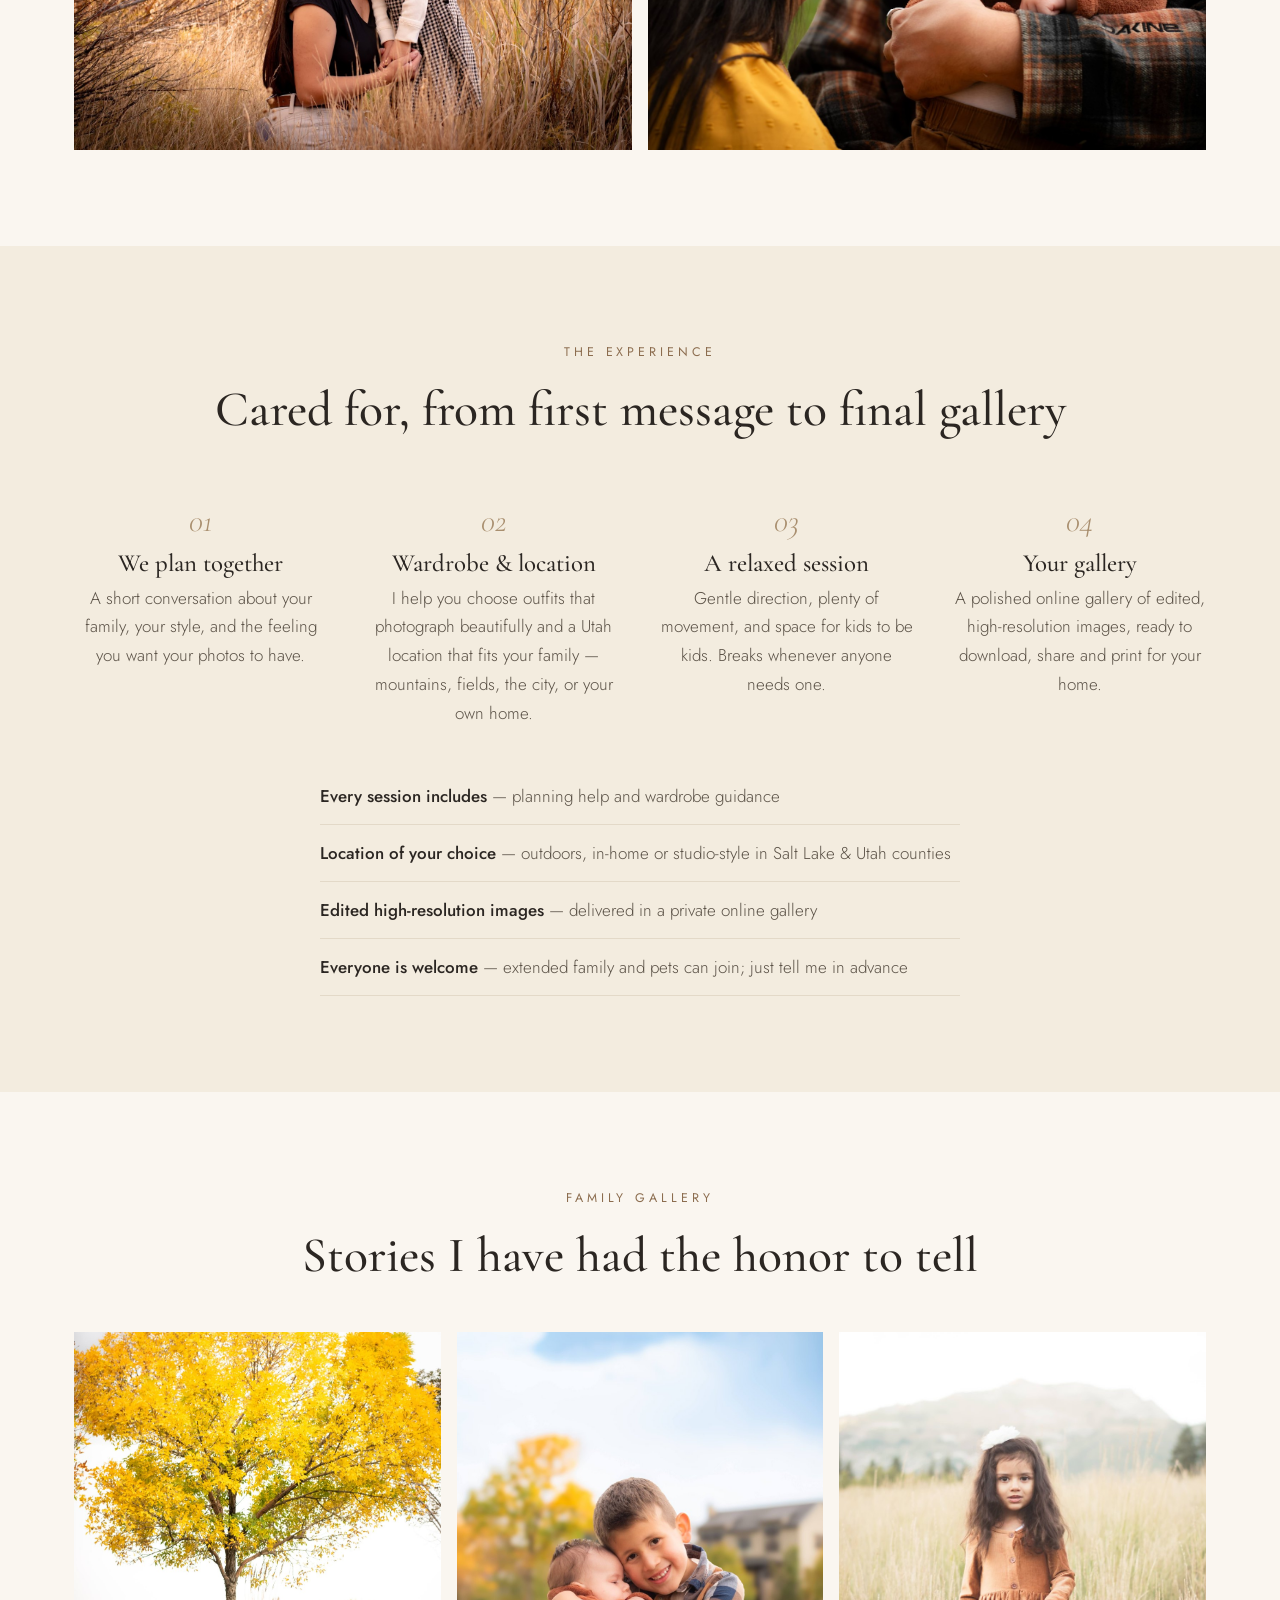
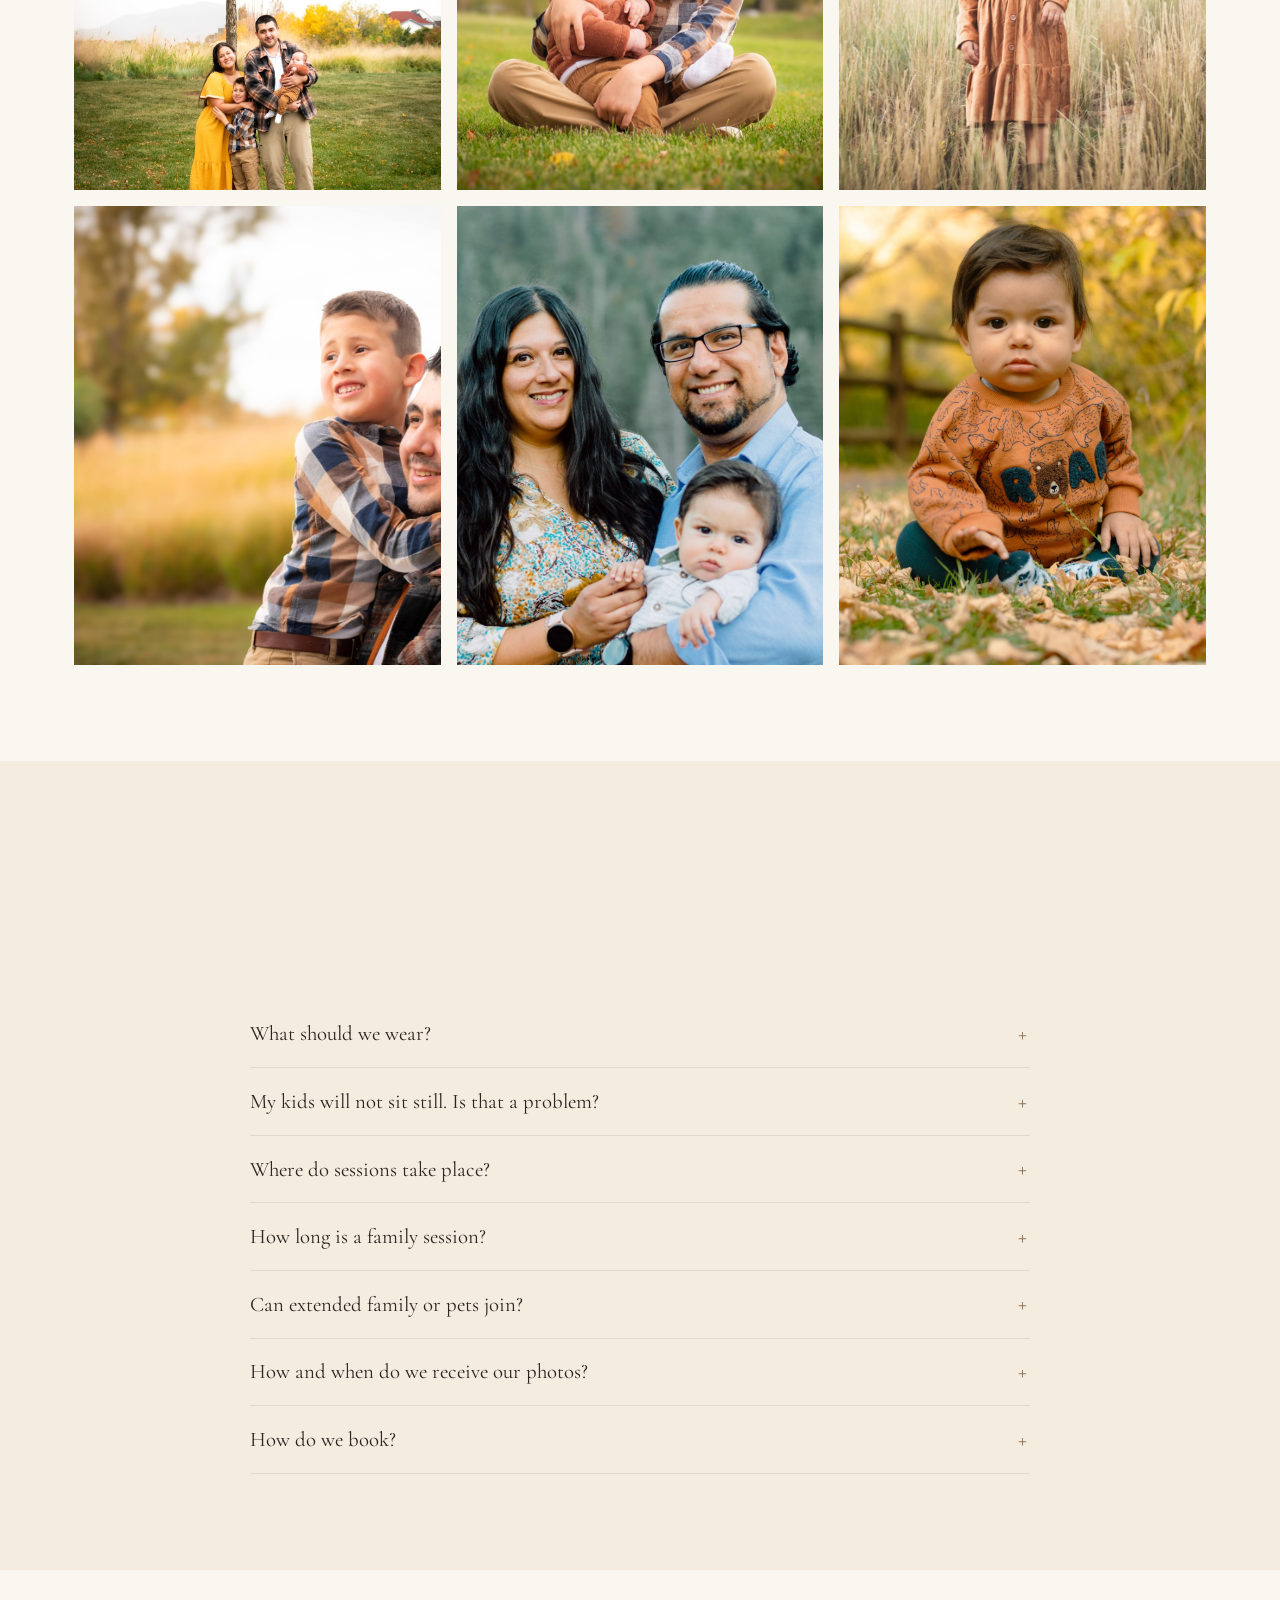
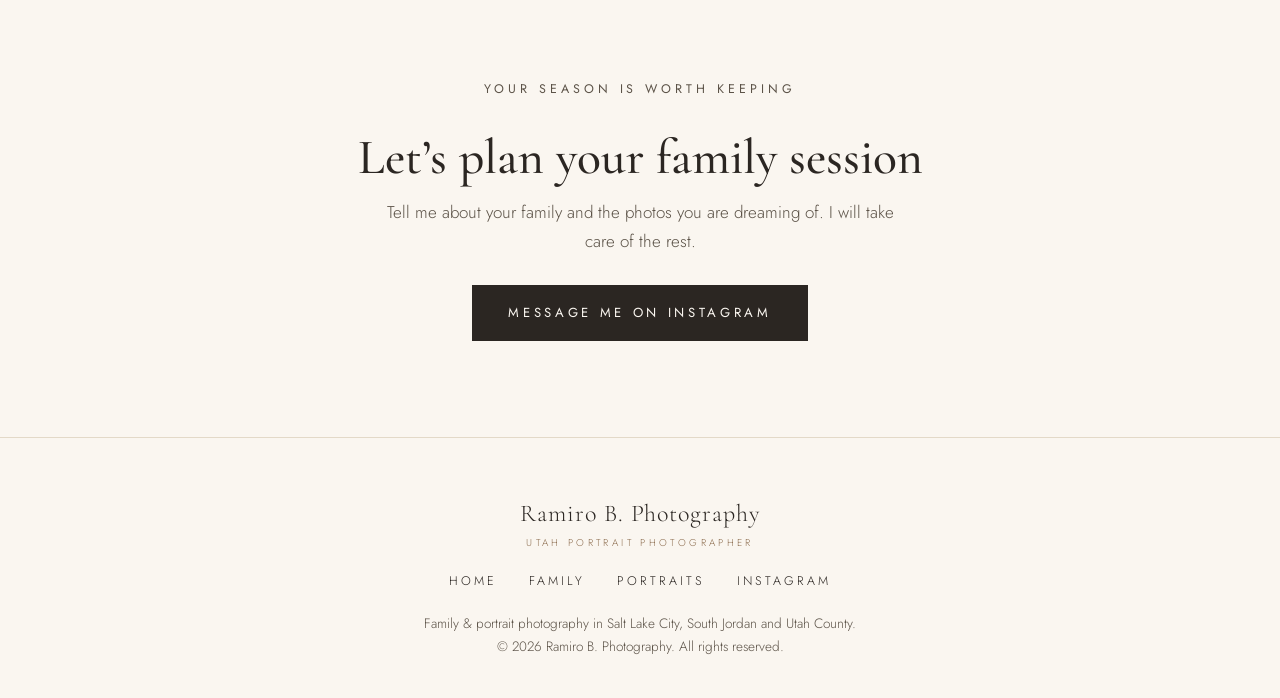
==== commit 2baa4a81: "Nueva página Gallery: 55 fotos con filtros por categoría y lightbox" ====
--- a/family.html
+++ b/family.html
@@ -21,6 +21,8 @@
         <a href="index.html">Home</a>
         <a href="family.html" class="active">Family</a>
         <a href="portraits.html">Portraits</a>
+        <a href="gallery.html">Gallery</a>
+        <a href="gallery.html">Gallery</a>
         <a href="#contact">Book</a>
       </nav>
     </div>
--- a/assets/css/layout.css
+++ b/assets/css/layout.css
@@ -134,7 +134,3 @@
 .footer-nav { display: flex; justify-content: center; gap: 2rem; margin: 1.2rem 0; flex-wrap: wrap; }
 .footer-nav a { font-size: 0.78rem; letter-spacing: 0.24em; text-transform: uppercase; }
 .footer-small { font-size: 0.85rem; color: var(--ink-soft); }
-.edit-link {
-  background: none; border: none; cursor: pointer; font: inherit;
-  font-size: 0.85rem; color: var(--taupe-dark); text-decoration: underline; text-underline-offset: 3px;
-}
